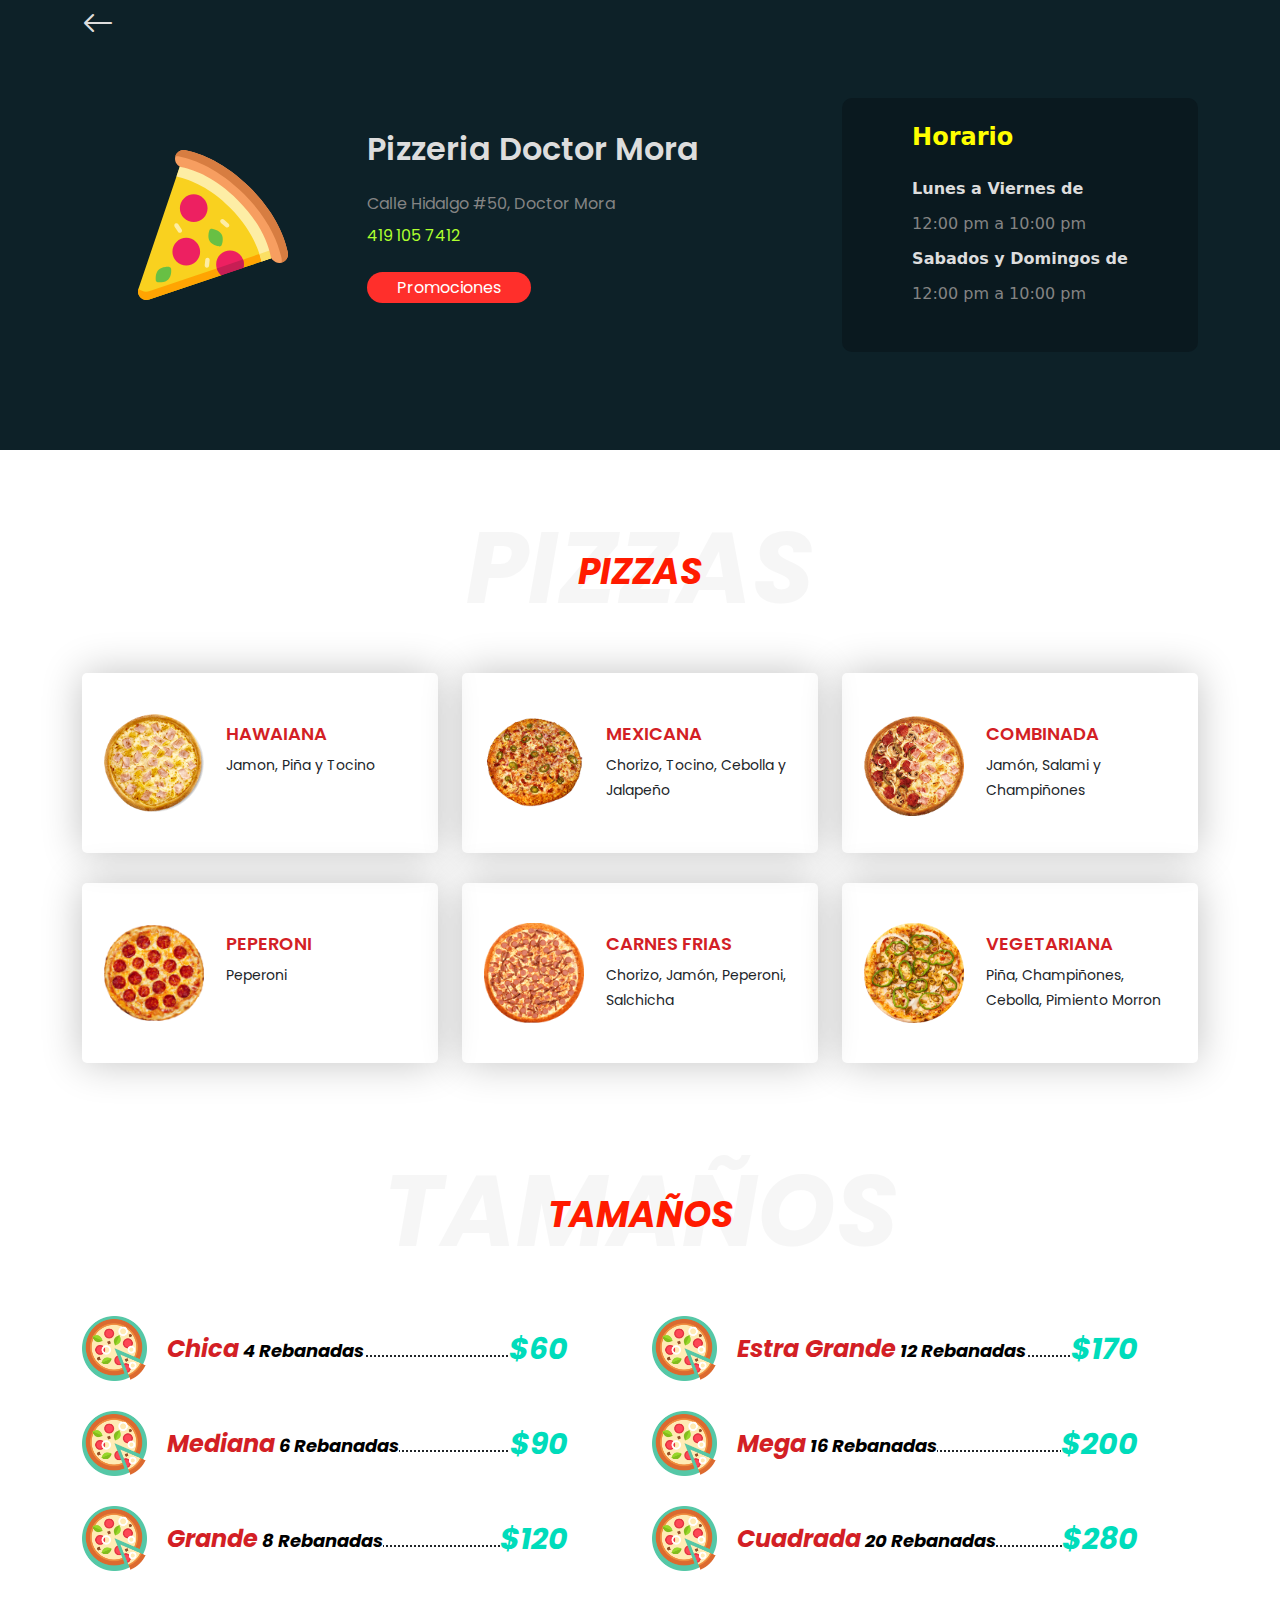
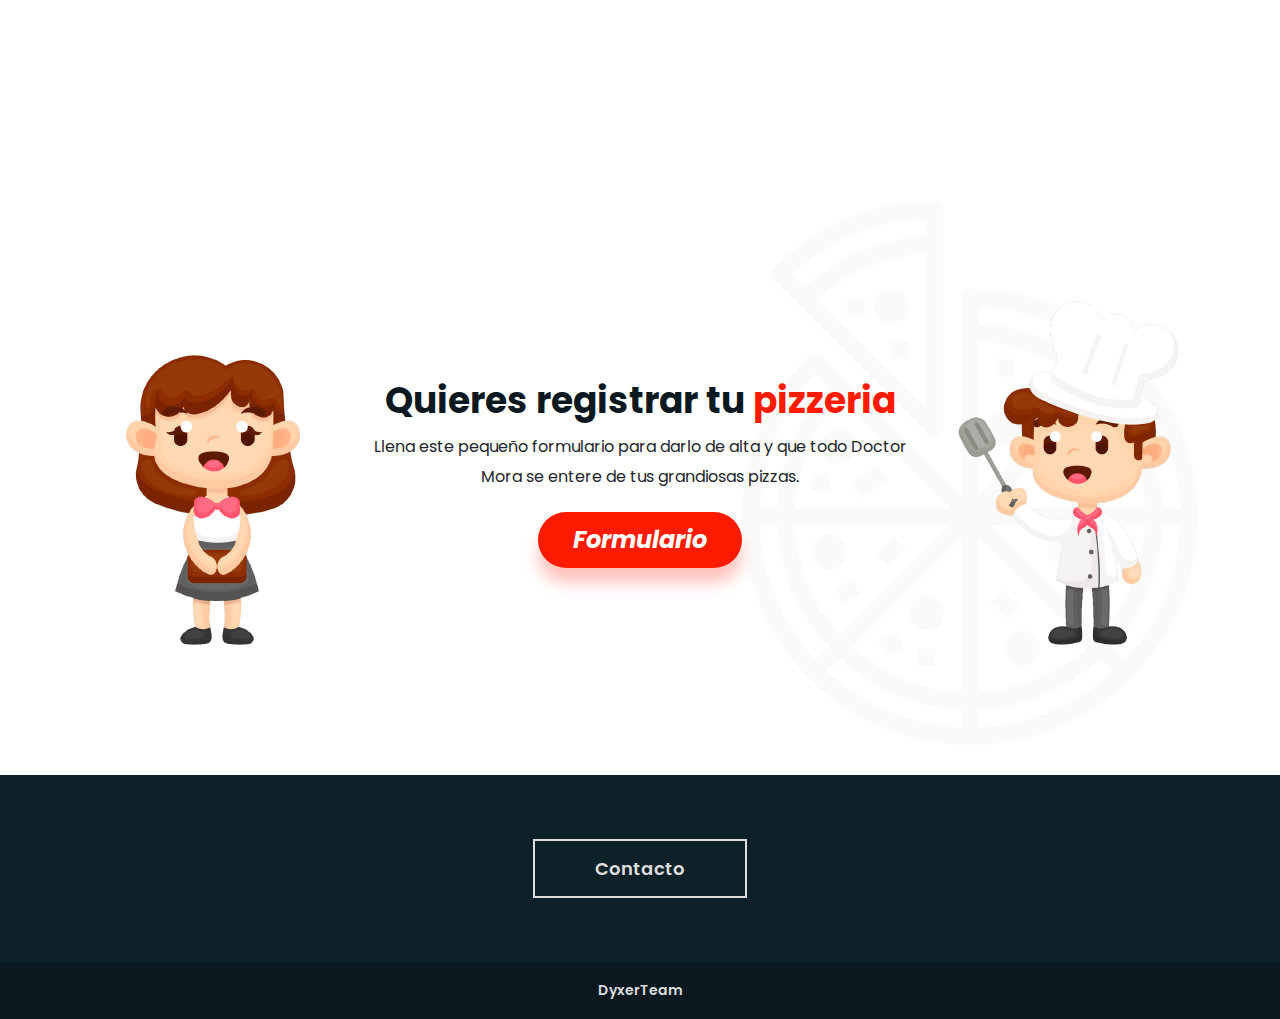
==== template.html @ 8e4a53d5 "template, responsive" ====
<!doctype html>
<html lang="es">
  <head>
    <!-- Required meta tags -->
    <meta charset="utf-8">
    <meta name="viewport" content="width=device-width, initial-scale=1">

    <!-- Bootstrap CSS -->
    <link href="css/bootstrap.min.css" rel="stylesheet">

	  
	<!-- fuentes -->
	<link rel="preconnect" href="https://fonts.googleapis.com">
	<link rel="preconnect" href="https://fonts.gstatic.com" crossorigin>
	<link href="https://fonts.googleapis.com/css2?family=Poppins:ital,wght@0,400;0,600;0,700;1,700&display=swap" rel="stylesheet">
	  
	<!-- estilos css -->
	 <link href="css/styles.css" rel="stylesheet"> 
	  
	  <link rel="stylesheet" href="https://cdn.jsdelivr.net/npm/bootstrap-icons@1.5.0/font/bootstrap-icons.css">
	 
	  
	  
    <title>Pizzerias Doctor Moras</title>
  </head>
  <body>
    
	  <section class="navv">
		  <div class="container">
			  <div class="row">
				  <div class="col-lg-12">
				  	<i class="bi bi-arrow-left flot-reverse" onclick="window.history.back();"></i>
					  <h2 class="p-no"><img src="images/cactus.svg" class="img-fluid" alt="" width="15px"> Pizzeria Doctor Mora</h2>
				  </div>
			  </div>
		  </div>
	  </section>
	  
	  
	  
	  
	  
	  
	  <section class="banner-r align-content-center align-items-center d-flex">
		  	<div class="container">
		  		<div class="row align-content-center align-items-center d-flex">
					<div class="col-lg-3 d-flex justify-content-center">
						<img src="images/pizza.svg" class="img-fluid" alt="" width="150px">
					</div>
					<div class="col-lg-5">
						<div class="information">
						<ul class="list-unstyled">
							<li><h2>Pizzeria Doctor Mora</h2></li>
							<li>Calle Hidalgo #50, Doctor Mora</li>
							<li class="tel"><a href="tel:+524191057412">419 105 7412</a></li>
							<li><a href="#" class="boton-promo">Promociones</a></li>
						</ul>
						</div>
					</div>
					<div class="col-lg-4">
						<div class="horario">
							<div class="content">
								<h4>Horario</h4>
								<ul class="list-unstyled">
									<li class="day">Lunes a Viernes de</li>
									<li>12:00 pm a 10:00 pm</li>
									<li class="day">Sabados y Domingos de</li>
									<li>12:00 pm a 10:00 pm</li>
									<li></li>
								</ul>
							</div>
							
						</div>
					
					</div>
				</div>
		  	</div>
	  </section>
	  
	  
	<section class="menu pady">
		<div class="container">
			<div class="row">
				<div class="col-lg-12">
					<h4 class="subtitles" data-heading="Pizzas">Pizzas</h4>
				</div>
				
				<div class="col-lg-4">
					<div class="pizz">
						<div class="image">
							<img src="images/pizzas/hawaiana.png" class="img-fluid" width="100px" alt="">
						</div>
						<div class="ingre">
							<h5>Hawaiana</h5>
							<p>Jamon, Piña y Tocino</p>
						</div>
					</div>
				</div>
			
				<div class="col-lg-4">
					<div class="pizz">
						<div class="image">
							<img src="images/pizzas/mexicana.png" class="img-fluid" width="100px" alt="">
						</div>
						<div class="ingre">
							<h5>Mexicana</h5>
							<p>Chorizo, Tocino, Cebolla y Jalapeño</p>
						</div>
					</div>
				</div>
				
				<div class="col-lg-4">
					<div class="pizz">
						<div class="image">
							<img src="images/pizzas/combinada.png" class="img-fluid" width="100px" alt="">
						</div>
						<div class="ingre">
							<h5>Combinada</h5>
							<p>Jamón, Salami y Champiñones</p>
						</div>
					</div>
				</div>
				
				<div class="col-lg-4">
					<div class="pizz">
						<div class="image">
							<img src="images/pizzas/peperoni.png" class="img-fluid" width="100px" alt="">
						</div>
						<div class="ingre">
							<h5>Peperoni</h5>
							<p>Peperoni</p>
						</div>
					</div>
				</div>
				
				
				<div class="col-lg-4">
					<div class="pizz">
						<div class="image">
							<img src="images/pizzas/carnesfrias.png" class="img-fluid" width="100px" alt="">
						</div>
						<div class="ingre">
							<h5>Carnes Frias</h5>
							<p>Chorizo, Jamón, Peperoni, Salchicha </p>
						</div>
					</div>
				</div>
				
				
				<div class="col-lg-4">
					<div class="pizz">
						<div class="image">
							<img src="images/pizzas/vegetariana.png" class="img-fluid" width="100px" alt="">
						</div>
						<div class="ingre">
							<h5>Vegetariana</h5>
							<p>Piña, Champiñones, Cebolla, Pimiento Morron</p>
						</div>
					</div>
				</div>
				
				
				
				
			</div>
		</div>
	</section>
	  
	  
	  
	  
	  <section class="tamanos pady">
	  	<div class="container">
		  	<div class="row">
				<div class="col-lg-12">
					<h4 class="subtitles" data-heading="Tamaños">Tamaños</h4>
				</div>
			
				<div class="col-lg-6">
					<div class="tarjet">
						<img src="images/tamano.png" class="img-fluid" alt="" width="65px">
						<div class="content">
							<div class="body">
								<span class="name">Chica</span>
								<span class="porcion">4 Rebanadas</span>
							</div>
							
								<span class="price">$60</span>
							
							
						</div>
					</div>
					
					
					<div class="tarjet">
						<img src="images/tamano.png" class="img-fluid" alt="" width="65px">
						<div class="content">
							<div class="body">
								<span class="name">Mediana</span>
								<span class="porcion">6 Rebanadas</span>
							</div>
							<span class="price">$90</span>
						</div>
					</div>
					
					
					<div class="tarjet">
						<img src="images/tamano.png" class="img-fluid" alt="" width="65px">
						<div class="content">
							<div class="body">
								<span class="name">Grande</span>
								<span class="porcion">8 Rebanadas</span>
							</div>
							<span class="price">$120</span>
						</div>
					</div>
					
					
					
				</div>
				
				
				<div class="col-lg-6">
					
					
					<div class="tarjet">
						<img src="images/tamano.png" class="img-fluid" alt="" width="65px">
						<div class="content">
							<div class="body">
								<span class="name">Estra Grande</span>
								<span class="porcion">12 Rebanadas</span>
							</div>
							<span class="price">$170</span>
						</div>
					</div>
					
					
					<div class="tarjet">
						<img src="images/tamano.png" class="img-fluid" alt="" width="65px">
						<div class="content">
							<div class="body">
								<span class="name">Mega</span>
								<span class="porcion">16 Rebanadas</span>
							</div>
							<span class="price">$200</span>
						</div>
					</div>
					
					
					<div class="tarjet">
						<img src="images/tamano.png" class="img-fluid" alt="" width="65px">
						<div class="content">
							<div class="body">
								<span class="name">Cuadrada</span>
								<span class="porcion">20 Rebanadas</span>
							</div>
							<span class="price">$280</span>
						</div>
					</div>
					
					
					
					
					
					
					
				</div>
				
				
				
				
				
				
			</div>
		  </div>
	  </section>
	  
	  
	  
	  
	  
	  
	  
	  
	  
	  <section class="register">
	  	<div class="container pizza-fondo">
			<div class="row">
				<div class="col-lg-3 order-lg-1 order-md-2 col-md-3 align-self-end align-content-center" style="text-align: center">
					<img src="images/image1.png" class="img-fluid girl" alt="">
				</div>
				<div class="col-lg-6 order-lg-2 order-md-1 col-md-6 col-sm-12 align-self-center">
					<div class="contenido">
						<h3>Quieres registrar tu <span>pizzeria</span></h3>
						<p>Llena este pequeño formulario para darlo de alta y que todo Doctor Mora se entere de tus grandiosas pizzas.</p>
						<a href="#" class="boton boton-register">Formulario</a>
					</div>
					
				
				</div>
				<div class="col-lg-3 order-lg-3 order-md-3 col-md-3 align-self-end align-content-center" style="text-align: center">
					<img src="images/image2.png" class="img-fluid boy" alt="">
				</div>
			
			</div>  
		  
		  
		</div>
	  
	  
	  </section>
	  
	  
	  
	  <section class="contacto">
	  	<div class="container">
		  	<div class="row">
				<div class="col-lg-12">
					<a href="#">Contacto</a>
				</div>
			</div>
		  </div>
	  </section>
	  
	  
	  <div class="dy">
	  	<h6>DyxerTeam</h6>
	  </div>
	  
	  
	  
	  
	  
	   
	  

    <!-- Option 1: Bootstrap Bundle with Popper -->
	<script src="js/jquery-3.5.1.slim.min.js"></script>
    <script src="js/bootstrap.bundle.min.js"></script>
	  <script src="js/nav.js"></script>
	 
	  
	 
	  
    <!-- Option 2: Separate Popper and Bootstrap JS -->
    <!--
    <script src="https://cdn.jsdelivr.net/npm/@popperjs/core@2.9.2/dist/umd/popper.min.js" integrity="sha384-IQsoLXl5PILFhosVNubq5LC7Qb9DXgDA9i+tQ8Zj3iwWAwPtgFTxbJ8NT4GN1R8p" crossorigin="anonymous"></script>
    <script src="https://cdn.jsdelivr.net/npm/bootstrap@5.0.2/dist/js/bootstrap.min.js" integrity="sha384-cVKIPhGWiC2Al4u+LWgxfKTRIcfu0JTxR+EQDz/bgldoEyl4H0zUF0QKbrJ0EcQF" crossorigin="anonymous"></script>
    -->
  </body>
</html>
---- css/styles.css ----
:root{
	--azulp: #0A191F;
	--azuls: #0D2128;
	--naranjap: #FF1B00;
	--naranjas: #FF7D7A;
	--cyanp: #005749;
	--cyans: #00DCBB;
	--textof: #111111;
	--textom: #505050;
	--rojof: #b52429;
	--grisf: #848484;
	--grisb: #dddddd;
	--fuentep: 'Poppins', sans-serif;
	--marr: #D31F25;
}


.navv{
	background: var(--azuls);
	width: 100%;
	height: auto;
	position: relative;
	position: fixed;
	top: 0;
	z-index: 5000;
	display: flex;
	align-items: center;
	

}

.flot-reverse{
	font-size: 32px;
	color: var(--grisb);
}
.flot-reverse:hover{
	cursor: pointer;
}
.azul{
	color: var(--azulp);
}

.blanca{
	background: #f9f9f9;
	border-bottom: 1px solid #ececec;
	transition: background 0.2s ease-out;
	/*-webkit-box-shadow: 0px 10px 16px -8px rgba(0, 0, 0, 0.1);
	-moz-box-shadow: 0px 10px 16px -8px rgba(0, 0, 0, 0.1);
	box-shadow: 0px 10px 16px -8px rgba(0, 0, 0, 0.1);
	*/
}

.p-no {
	position: absolute;
	top: 0;
	left: 0;
	right: 0;
	text-align: center;
	z-index: -2;
	font-size: 18px;
	line-height: 45px;
	display: none;
	font-family: var(--fuentep);
	color: var(--azulp);
	font-weight: 600;
	font-style: italic;
}
.visible{
	display: block;
}




.banner{
	width: 100%;
	min-height: 400px;
	background: url(../images/pizza_b.jpg) center center no-repeat;
	-webkit-background-size: cover;
	-moz-background-size: cover;
	-o-background-size: cover;
	background-size: cover;
	position: relative;
	display: flex;
	align-items: center;
}
.banner:before{
	content: "";
	height: 100%;
	width: 100%;
	position: absolute;
	left: 0;
	top: 0;
	background: rgba(10,25,31,1);
background: -moz-linear-gradient(left, rgba(10,25,31,1) 0%, rgba(255,255,255,0) 100%);
background: -webkit-gradient(left top, right top, color-stop(0%, rgba(10,25,31,1)), color-stop(100%, rgba(255,255,255,0)));
background: -webkit-linear-gradient(left, rgba(10,25,31,1) 0%, rgba(255,255,255,0) 100%);
background: -o-linear-gradient(left, rgba(10,25,31,1) 0%, rgba(255,255,255,0) 100%);
background: -ms-linear-gradient(left, rgba(10,25,31,1) 0%, rgba(255,255,255,0) 100%);
background: linear-gradient(to right, rgba(10,25,31,1) 0%, rgba(255,255,255,0) 100%);
filter: progid:DXImageTransform.Microsoft.gradient( startColorstr='#0a191f', endColorstr='#ffffff', GradientType=1 );
}
.banner .content{
	z-index: 5;
	position: relative;
	height: auto;
	width: auto;
	display: block;
}
.banner .content h1{
	color: #fff;
	font-family: var(--fuentep);
	text-transform: uppercase;
	font-size: 38px;
}
.banner .content h1 span.pizzerias{
	font-size: 60px;
	font-weight: 700;
	font-style: italic;
	
}
.banner .content h1 span.doctor{
	font-weight: 400;
}
.banner .content p{
	font-size: 18px;
	color: yellow;
	font-family: var(--fuentep);
	font-weight: 400;
}


.rest{
	height: auto;
	width: 100%;
	padding-top: 100px;
	padding-bottom: 100px;
}
.tarjeta{
	background: #fff;
	display: flex;
	align-items: center;
	padding: 40px;
	margin-bottom: 60px;
	border-radius: 5px;
	-webkit-box-shadow: 0px 0px 40px 0px rgba(221,221,221,0.7);
	-moz-box-shadow: 0px 0px 40px 0px rgba(221,221,221,0.7);
	box-shadow: 0px 0px 40px 0px rgba(221,221,221,0.7);
}
.tarjeta .imagen{
	margin-right: 50px;
}
.tarjeta .contenido ul{
	margin-bottom: 0;
}
.tarjeta .contenido ul li{
	font-family: var(--fuentep);
	line-height: 32px;
	color: var(--textf);
	font-size: 16px;
}
.tarjeta .contenido ul li h5{
	font-size: 30px;
	color: var(--azulp);
	font-weight: 700;
}
.tarjeta .contenido ul li:nth-child(3){
	color: var(--cyans);
	font-size: 18px;
	font-weight: 700;
}
.tarjeta .contenido ul li:last-child{
	margin-top: 10px;
}
a:visited.boton-menu{
	color: #fff;
}
a:link.boton{
	background: var(--naranjap);
	text-decoration: none;
	outline: none;
	color: #fff;
	font-family: var(--fuentep);
	border-radius: 50px;
	
}
.boton-menu{
	padding: 4px 30px;
	font-size: 16px;
	font-weight: 400;
}
a:visited.boton-register{
	color: #fff;
}
.boton-register{
	padding: 10px 35px;
	font-size: 24px;
	font-weight: 700;
	font-style: italic;
	display: inline-block;
	-webkit-box-shadow: 0px 15px 15px 0px rgba(255,27,0,0.26);
	-moz-box-shadow: 0px 15px 15px 0px rgba(255,27,0,0.26);
	box-shadow: 0px 15px 15px 0px rgba(255,27,0,0.26);

}


.register{
	width: 100%;
	height: auto;
	padding-bottom: 100px;
	padding-top: 100px;
	background: url(../images/pizzapng.png);
	background-repeat: no-repeat;
	background-position: 90% center;
	background-size: contain;
}
.pizza-fondo{
	
}

.register .contenido{
	text-align: center;
	font-family: var(--fuentep);
}
.register .contenido h3{
	color: var(--azulp);
	font-size: 36px;
	font-weight: 700;
}
.register .contenido p{
	font-size: 16px;
	color: var(--textf);
	line-height: 30px;
	font-weight: 400;
	margin-top: 10px;
	margin-bottom: 20px;
}
.register .contenido h3 span{
	color: var(--naranjap);
}


.contacto{
	width: 100%;
	height: auto;
	padding: 80px 0px;
	text-align: center;
	background: var(--azuls);
	margin-top: 30px;
}
.contacto a:visited{
	border: 2px solid var(--grisb);
	color: var(--grisb);
}
.contacto a:link{
	text-decoration: none;
	outline: none;
	padding: 15px 60px;
	border: 2px solid var(--grisb);
	color: var(--grisb);
	font-family: var(--fuentep);
	font-size: 18px;
	font-weight: 600;
}

.dy{
	background: var(--azulp);
	padding: 20px 0px;
	text-align: center;
	width: 100%;
	height: auto;
}
.dy h6{
	color: var(--grisb);
	font-family: var(--fuentep);
	font-size: 14px;
	font-weight: 600;
	margin-bottom: 0px;
}


/* --- template ---- */
.banner-r{
	min-height: 450px;
	width: 100%;
	background: var(--azuls);
}
.banner-r .information ul li{
	line-height: 32px;
	font-family: var(--fuentep);
	color: var(--grisf);
	font-size: 16px;
	font-weight: 400;
}
.banner-r .information ul li h2{
	font-size: 32px;
	color: var(--grisb);
	font-weight: 600;
	margin-bottom: 20px;
}
.banner-r .information ul li.tel{
	color: greenyellow;
	margin-bottom: 20px;
}
.banner-r .information ul li.tel a:link{
	color: greenyellow;
	text-decoration: none;
}
.banner-r .information ul li.tel a:visited{
	color: greenyellow;
	text-decoration: none;
}

a:visited.boton-promo{
	color: #fff;
}
a:link.boton-promo{
	background: #FF2F2B;
	text-decoration: none;
	outline: none;
	color: #fff;
	font-family: var(--fuentep);
	border-radius: 50px;
	padding: 4px 30px;
	font-size: 16px;
	font-weight: 400;
}

.banner-r .horario{
	background: var(--azulp);
	display: flex;
	justify-content: center;
	align-items: center;
	width: 100%;
	height: auto;
	padding: 25px 0px;
	font-display: var(--fuentep);
	border-radius: 10px;
}
.banner-r .horario .content h4{
	font-size: 24px;
	color: yellow;
	margin-bottom: 20px;
	font-weight: 600;
}
.banner-r .horario .content ul li{
	line-height: 35px;
	font-size: 16px;
	color: var(--grisf);
}
.banner-r .horario .content ul li.day{
	color: var(--grisb);
	font-weight: 600;
}


.pady{
	padding-top: 100px;
}

h4.subtitles{
	font-size: 36px;
	font-weight: 700;
	font-style: italic;
	color: var(--naranjap);
	font-family: var(--fuentep);
	text-align: center;
	position: relative;
	text-transform: uppercase;
	margin-bottom: 80px;
}
h4.subtitles::before{
	content: attr(data-heading);
	font-family: var(--fuentep);
	color: var(--grisb);
	font-size: 100px;
	font-weight: 700;
	font-style: italic;
	position: absolute;
	line-height: 36px;
	left: 0;
	right: 0;
	display: block;
	z-index: -1;
	text-transform: uppercase;
	opacity: 25%;
}


.pizz{
	width: 100%;
	-webkit-box-shadow: 0px 0px 40px 0px rgba(194,194,194,1);
	-moz-box-shadow: 0px 0px 40px 0px rgba(194,194,194,1);
	box-shadow: 0px 0px 40px 0px rgba(194,194,194,1);
	border-radius: 5px;
	display: flex;
	margin-bottom: 30px;
	padding-left: 20px;
	padding-right: 20px;
	min-height: 180px;
	font-family: var(--fuentep);
}
.pizz .image{
	display: flex;
	justify-content: center;
	align-items: center;
	margin-right: 20px;
	width: 35%;
}
.pizz .ingre{
	margin-top: 50px;
	width: 65%;
}
.pizz .ingre h5{
	font-size: 18px;
	color: var(--marr);
	font-weight: 600;
	text-transform: uppercase;
	
}
.pizz .ingre p{
	font-size: 14px;
	color: var(--textf);
	line-height: 25px;
}
.tamanos{
	width: 100%;
	height: auto;
	padding-bottom: 200px;
}
.tarjet{
	display: flex;
	margin-bottom: 30px;
	padding-right: 60px;
	font-family: var(--fuentep);
}
.tarjet img{
	margin-right: 20px;
}
.tarjet .content{
	display: flex;
	justify-content: space-between;
	align-items: center;
	width: 100%;
	position: relative;
}
.tarjet .content::before{
	border-bottom: 2px dotted;
	content: "";
	position: absolute;
	width: 100%;
	margin-top: 15px;
	z-index: -1;
}
.tarjet .content .body{
	background: #fff;
}
.tarjet .content .body span.name{
	font-size: 24px;
	font-weight: 700;
	font-style: italic;
	color: var(--marr);
}
.tarjet .content .body span.porcion{
	color: #000;
	font-weight: 700;
	font-size: 18px;
	font-style: italic;
}
.tarjet .content span.price{
	font-size: 30px;
	color: var(--cyans);
	font-weight: 700;
	font-style: italic;
	background: #fff;
}



/* ----- responsive ------*/
@media screen and (max-width: 991px){
	.banner{
		min-height: 250px;
	}
	
	
	.register{
		background: none;
	}
	.register img.girl{
		width: 115px;
	}
	
}




@media screen and (max-width: 767px){
	
	.banner .content h1{
		font-size: 24px;
	}
	.banner .content h1 span.pizzerias{
		font-size: 48px;
	}

	.banner .content p {
    	font-size: 16px;
	}
	
	.rest{
		padding-top: 50px;
		padding-bottom: 50px;
	}
	
	.tarjeta .imagen img{
		width: 80px;
	}
	.tarjeta .contenido ul li h5 {
    	font-size: 24px;
	}
	.register img.girl, .register img.boy{
		display: none;
	}
	
}




@media screen and (max-width: 575px){
	.banner{
		min-height: 180px;
	}
	
	.banner .content h1{
		font-size: 20px;
	}
	.banner .content h1 span.pizzerias{
		font-size: 32px;
	}
	
	
	.banner .content p {
    	font-size: 12px;
		margin-right: 40%;
	}
	
	
	.tarjeta{
		padding: 25px;
		box-shadow: none;
		border: 1px solid var(--grisb);
		background: #FBFBFB;
	}
	.tarjeta .imagen img {
		width: 60px;
	}
	.tarjeta .contenido ul li h5 {
		font-size: 18px;
	}
	.tarjeta .contenido ul li{
		font-size: 14px;
	}
	
	.register{
		padding-left: 20px;
		padding-right: 20px;
	}
	.register .contenido h3 {
    	font-size: 24px
	}
	.register .contenido p{
		font-size: 14px;
	}
	.boton-register{
		font-size: 16px;
	}
	
}


@media screen and (max-width: 490px){
	.tarjeta {
		padding: 15px;
		margin-bottom: 30px;
	}
	.tarjeta .imagen {
		margin-right: 10px;
		align-self: start;
	}
	.tarjeta .imagen img {
		width: 30px;
	}
	.tarjeta .contenido ul li{
		line-height: 25px;
	}
	.boton-menu{
		font-size: 12px;
	}
	
}



@media screen and (max-width: 384px){
	h4.subtitles::before{
		content: "";
	}
	
}
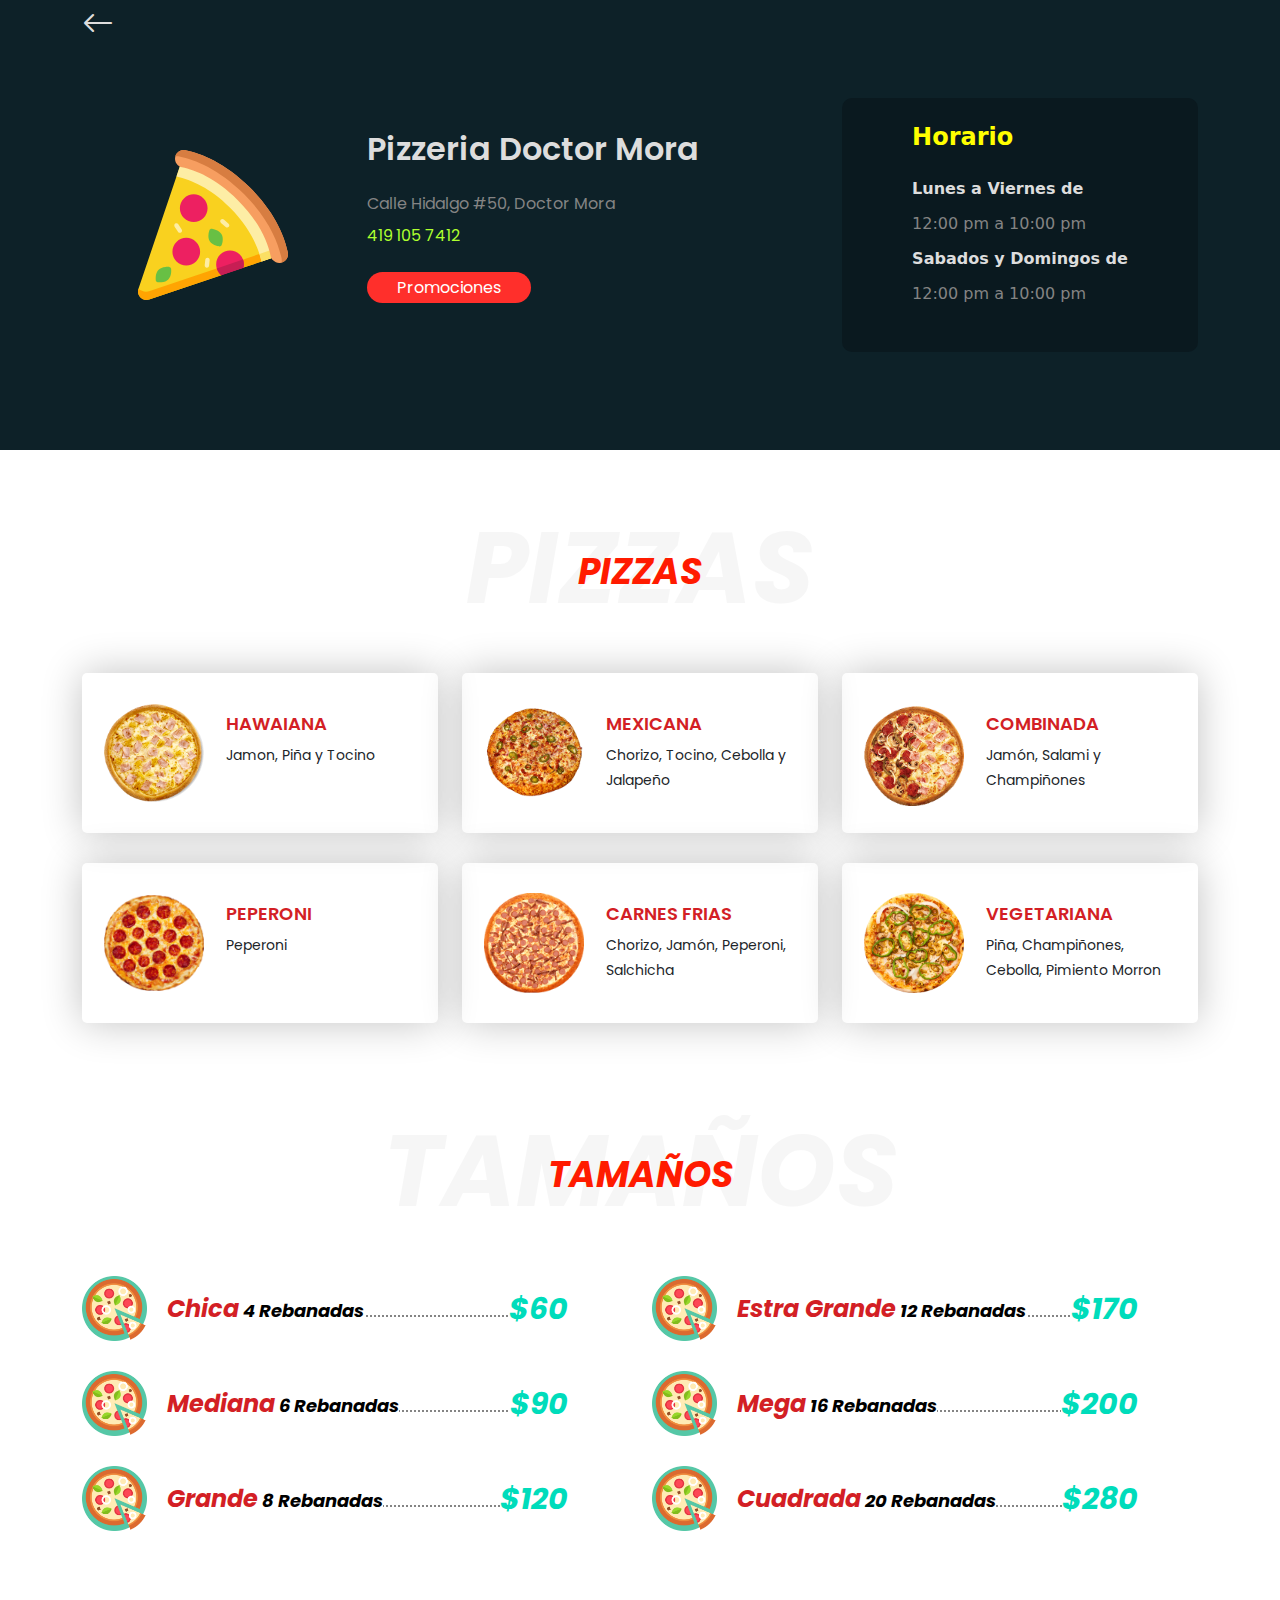
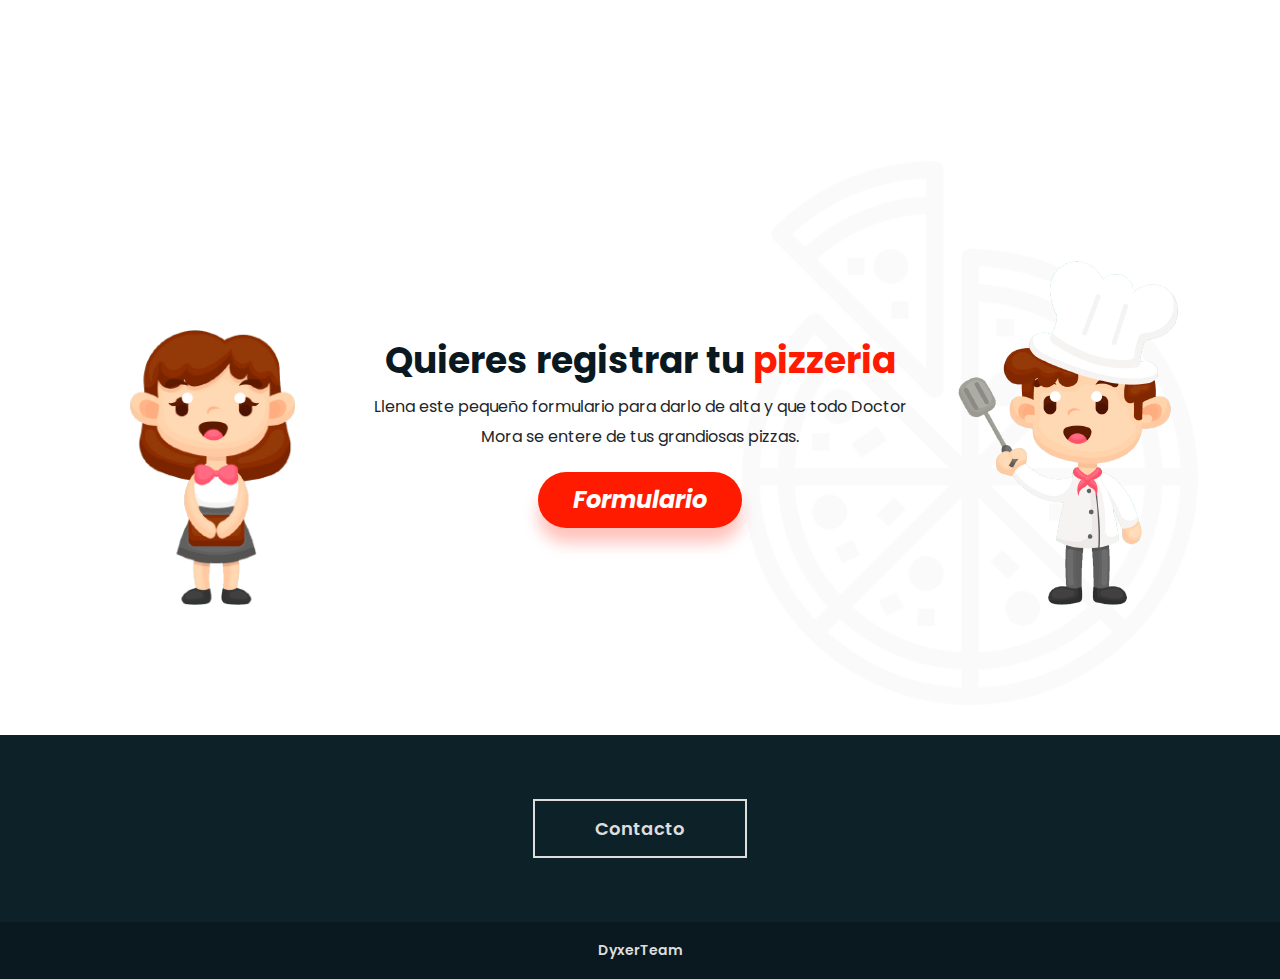
==== commit 85e545f8: "responsive" ====
--- a/template.html
+++ b/template.html
@@ -30,7 +30,7 @@
 			  <div class="row">
 				  <div class="col-lg-12">
 				  	<i class="bi bi-arrow-left flot-reverse" onclick="window.history.back();"></i>
-					  <h2 class="p-no"><img src="images/cactus.svg" class="img-fluid" alt="" width="15px"> Pizzeria Doctor Mora</h2>
+					  <h2 class="p-no"><img src="images/pizza.svg" class="img-fluid" alt="" width="15px"> Pizzeria Doctor Mora</h2>
 				  </div>
 			  </div>
 		  </div>
@@ -44,10 +44,10 @@
 	  <section class="banner-r align-content-center align-items-center d-flex">
 		  	<div class="container">
 		  		<div class="row align-content-center align-items-center d-flex">
-					<div class="col-lg-3 d-flex justify-content-center">
-						<img src="images/pizza.svg" class="img-fluid" alt="" width="150px">
-					</div>
-					<div class="col-lg-5">
+					<div class="col-lg-3 col-md-1 col-sm-2 col-12 d-flex justify-content-start justify-content-sm-center justify-content-md-center justify-content-lg-center justify-content-xl-center log">
+						<img src="images/pizza.svg" class="img-fluid" alt="">
+					</div>
+					<div class="col-lg-5 col-md-6 col-sm-10 col-12">
 						<div class="information">
 						<ul class="list-unstyled">
 							<li><h2>Pizzeria Doctor Mora</h2></li>
@@ -57,7 +57,7 @@
 						</ul>
 						</div>
 					</div>
-					<div class="col-lg-4">
+					<div class="col-lg-4 col-md-5 col-sm-12">
 						<div class="horario">
 							<div class="content">
 								<h4>Horario</h4>
@@ -85,7 +85,7 @@
 					<h4 class="subtitles" data-heading="Pizzas">Pizzas</h4>
 				</div>
 				
-				<div class="col-lg-4">
+				<div class="col-lg-4 col-md-6">
 					<div class="pizz">
 						<div class="image">
 							<img src="images/pizzas/hawaiana.png" class="img-fluid" width="100px" alt="">
@@ -97,7 +97,7 @@
 					</div>
 				</div>
 			
-				<div class="col-lg-4">
+				<div class="col-lg-4 col-md-6">
 					<div class="pizz">
 						<div class="image">
 							<img src="images/pizzas/mexicana.png" class="img-fluid" width="100px" alt="">
@@ -109,7 +109,7 @@
 					</div>
 				</div>
 				
-				<div class="col-lg-4">
+				<div class="col-lg-4 col-md-6">
 					<div class="pizz">
 						<div class="image">
 							<img src="images/pizzas/combinada.png" class="img-fluid" width="100px" alt="">
@@ -121,7 +121,7 @@
 					</div>
 				</div>
 				
-				<div class="col-lg-4">
+				<div class="col-lg-4 col-md-6">
 					<div class="pizz">
 						<div class="image">
 							<img src="images/pizzas/peperoni.png" class="img-fluid" width="100px" alt="">
@@ -134,7 +134,7 @@
 				</div>
 				
 				
-				<div class="col-lg-4">
+				<div class="col-lg-4 col-md-6">
 					<div class="pizz">
 						<div class="image">
 							<img src="images/pizzas/carnesfrias.png" class="img-fluid" width="100px" alt="">
@@ -147,7 +147,7 @@
 				</div>
 				
 				
-				<div class="col-lg-4">
+				<div class="col-lg-4 col-md-6">
 					<div class="pizz">
 						<div class="image">
 							<img src="images/pizzas/vegetariana.png" class="img-fluid" width="100px" alt="">
@@ -176,7 +176,7 @@
 					<h4 class="subtitles" data-heading="Tamaños">Tamaños</h4>
 				</div>
 			
-				<div class="col-lg-6">
+				<div class="col-lg-6 col-md-12 col-sm-12">
 					<div class="tarjet">
 						<img src="images/tamano.png" class="img-fluid" alt="" width="65px">
 						<div class="content">
@@ -220,7 +220,7 @@
 				</div>
 				
 				
-				<div class="col-lg-6">
+				<div class="col-lg-6 col-md-12 col-sm-12">
 					
 					
 					<div class="tarjet">
--- a/css/styles.css
+++ b/css/styles.css
@@ -241,6 +241,10 @@
 }
 
 
+.register img.girl{
+		width: 165px;
+	}
+
 .contacto{
 	width: 100%;
 	height: auto;
@@ -286,6 +290,11 @@
 	width: 100%;
 	background: var(--azuls);
 }
+
+.banner-r .log img{
+	width: 150px;
+}
+
 .banner-r .information ul li{
 	line-height: 32px;
 	font-family: var(--fuentep);
@@ -398,7 +407,7 @@
 	margin-bottom: 30px;
 	padding-left: 20px;
 	padding-right: 20px;
-	min-height: 180px;
+	min-height: 160px;
 	font-family: var(--fuentep);
 }
 .pizz .image{
@@ -409,7 +418,7 @@
 	width: 35%;
 }
 .pizz .ingre{
-	margin-top: 50px;
+	margin-top: 40px;
 	width: 65%;
 }
 .pizz .ingre h5{
@@ -446,7 +455,7 @@
 	position: relative;
 }
 .tarjet .content::before{
-	border-bottom: 2px dotted;
+	border-bottom: 2px dotted var(--grisf);
 	content: "";
 	position: absolute;
 	width: 100%;
@@ -479,6 +488,24 @@
 
 
 /* ----- responsive ------*/
+
+@media screen and (max-width: 1199px){
+	.tarjet{
+		padding-right: 30px;
+	}
+	.tarjet .content .body span.name {
+    	font-size: 18px;
+	}
+	.tarjet .content .body span.porcion{
+		font-size: 16px;
+	}
+	.tarjet .content span.price{
+		font-size: 24px;
+	}
+	
+}
+
+
 @media screen and (max-width: 991px){
 	.banner{
 		min-height: 250px;
@@ -492,6 +519,34 @@
 		width: 115px;
 	}
 	
+	
+	
+	.banner-r .information ul li h2 {
+    	font-size: 28px;
+	}
+	.banner-r .log{
+		align-self: start;
+	}
+	.banner-r .log img{
+		width: auto;
+		margin-top: 35px;
+	}
+	
+	
+	
+	.tarjet .content .body span.name {
+    	font-size: 24px;
+	}
+	.tarjet .content .body span.porcion{
+		font-size: 18px;
+	}
+	.tarjet .content span.price{
+		font-size: 30px;
+	}
+	
+	
+	
+	
 }
 
 
@@ -524,6 +579,30 @@
 	.register img.girl, .register img.boy{
 		display: none;
 	}
+	
+	.banner-r{
+		min-height: auto;
+		padding-top: 100px;
+		padding-bottom: 50px;
+	}
+	.banner-r .log img{
+		margin-top: 0px;
+	}
+	.banner-r .information{
+		padding-left: 25px;
+	}
+	.banner-r .information ul li h2{
+		margin-bottom: 0px;
+	}
+	.banner-r .horario{
+		display: none;
+	}
+	
+	
+	.pizz .image{
+		margin-right: 0px;
+	}
+	
 	
 }
 
@@ -579,6 +658,69 @@
 		font-size: 16px;
 	}
 	
+	
+	.banner-r {
+		padding-top: 60px;
+		padding-bottom: 20px;
+	}
+	.banner-r .log img {
+    	width: 50px;
+		margin-left: 30px;
+		margin-bottom: 30px;
+	}
+	
+	
+	.banner-r .information ul li h2 {
+		font-size: 24px;
+	}
+	
+	
+	h4.subtitles{
+		margin-bottom: 40px;
+	}
+	h4.subtitles::before{
+		content: "";
+	}
+	.pizz{
+		box-shadow: none;
+		border: 1px solid var(--grisb);
+		background: #FBFBFB;
+	}
+	.pizz .image{
+		width: 30%;
+	}
+	.pizz .ingre{
+		width: 70%;
+		padding-left: 5%;
+	}
+	.pady{
+		padding-top: 50px;
+	}
+	
+	.tamanos{
+		padding-bottom: 100px;
+	}
+	
+	.tarjet img{
+		display: none;
+	}
+	
+	.tarjet {
+		padding-right: 10px;
+		padding-left: 10px;
+	}
+	
+	.tarjet .content .body span.name {
+    	font-size: 18px;
+	}
+	.tarjet .content .body span.porcion{
+		font-size: 14px;
+	}
+	.tarjet .content span.price{
+		font-size: 16px;
+	}
+	
+	
 }
 
 
